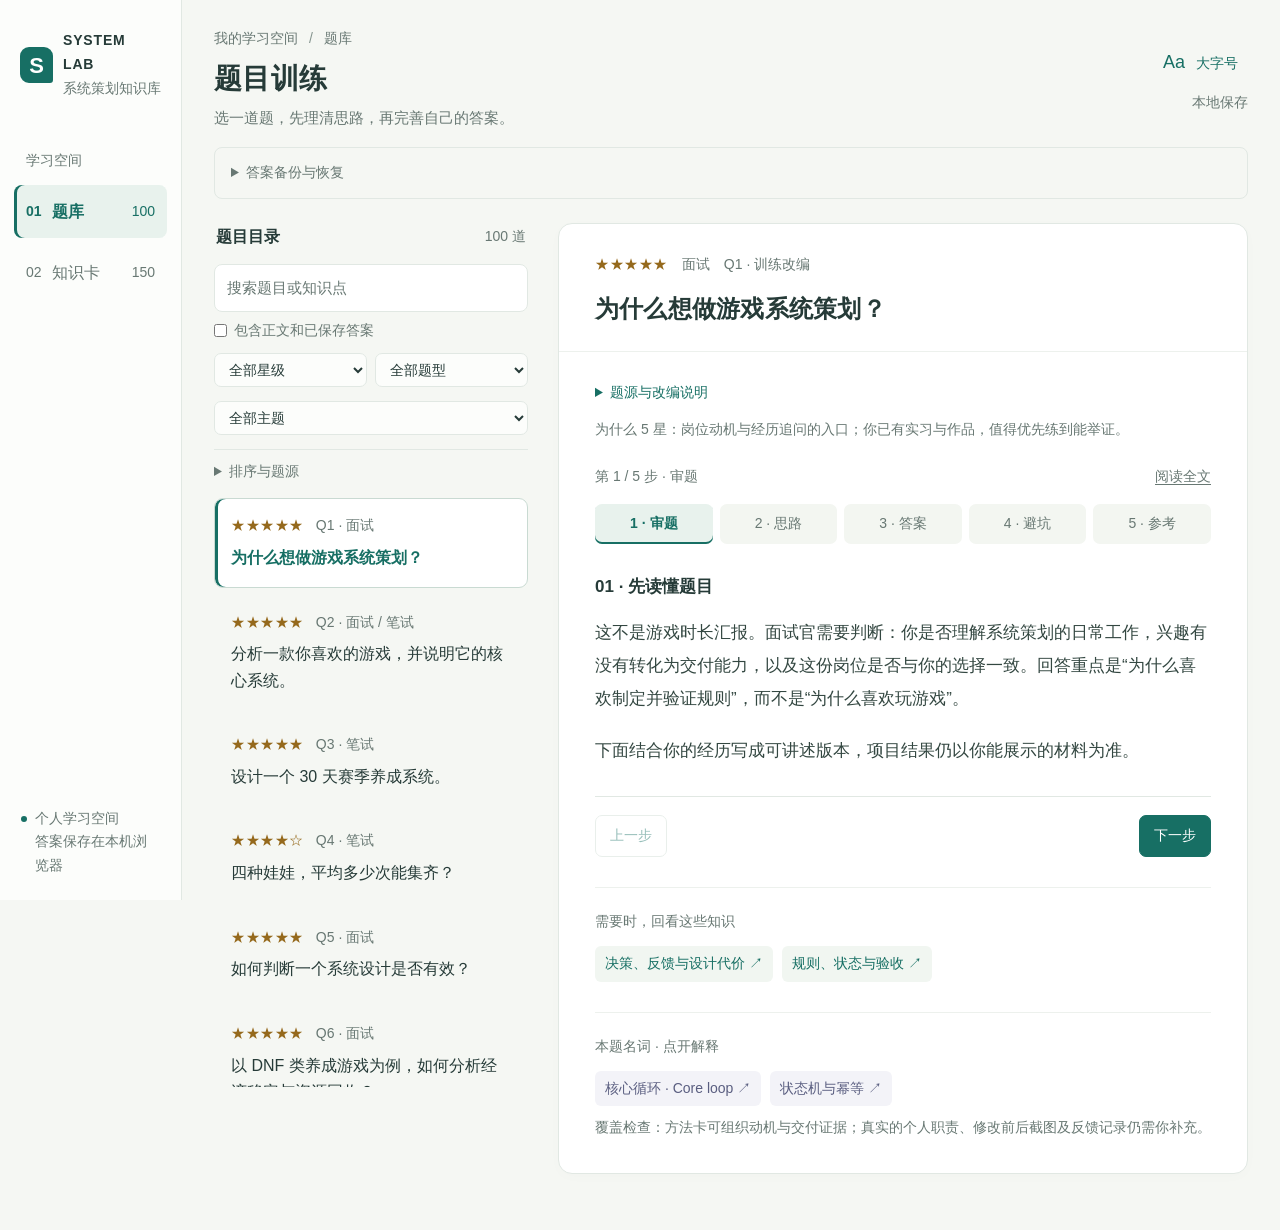
==== knowledge-base.html @ 92fc3828 "发布系统策划知识库" ====
<!doctype html>
<html lang="zh-CN">
<head>
  <meta charset="utf-8">
  <meta name="viewport" content="width=device-width, initial-scale=1">
  <meta name="description" content="面向游戏系统策划笔面试的个人知识库">
  <title>System Lab · 系统策划知识库</title>
  <link rel="stylesheet" href="knowledge-base.css">
  <script src="knowledge-base-data.js" defer></script>
  <script src="knowledge-base-content.js" defer></script>
  <script src="knowledge-base-batch-01.js" defer></script>
  <script src="knowledge-base-batch-02.js" defer></script>
  <script src="knowledge-base-batch-03.js" defer></script>
  <script src="knowledge-base-batch-04.js" defer></script>
  <script src="knowledge-base-batch-05.js" defer></script>
  <script src="knowledge-base-batch-06.js" defer></script>
  <script src="knowledge-base-batch-07.js" defer></script>
  <script src="knowledge-base-batch-08.js" defer></script>
  <script src="knowledge-base-batch-09.js" defer></script>
  <script src="knowledge-base-backup.js" defer></script>
  <script src="knowledge-base.js" defer></script>
</head>
<body>
  <div class="app">
    <aside class="sidebar">
      <div class="brand"><span class="brand-mark" aria-hidden="true">S</span><div><strong>SYSTEM LAB</strong><span>系统策划知识库</span></div></div>
      <div class="nav-caption">学习空间</div>
      <nav class="side-tabs" role="tablist" aria-label="学习页签" aria-orientation="vertical">
        <button id="questionsNav" class="side-tab active" data-tab="questions" role="tab" aria-selected="true" aria-controls="questionsTab" tabindex="0"><span class="nav-icon" aria-hidden="true">01</span><span>题库</span><span class="nav-count" id="questionCount">—</span></button>
        <button id="knowledgeNav" class="side-tab" data-tab="knowledge" role="tab" aria-selected="false" aria-controls="knowledgeTab" tabindex="-1"><span class="nav-icon" aria-hidden="true">02</span><span>知识卡</span><span class="nav-count" id="knowledgeCount">—</span></button>
      </nav>
      <div class="sidebar-foot"><span class="local-dot" aria-hidden="true"></span><span>个人学习空间<br><small>答案保存在本机浏览器</small></span></div>
    </aside>

    <main class="main">
      <header class="page-header">
        <div><p class="breadcrumb">我的学习空间 <span>/</span> <span id="currentSection">题库</span></p><h1 id="pageTitle">题目训练</h1><p id="pageDescription" class="page-description">选一道题，先理清思路，再完善自己的答案。</p></div>
        <div class="header-actions"><button class="text-size" id="textSizeBtn" aria-label="切换大字号阅读" aria-pressed="false">Aa <span>大字号</span></button><span id="saveStatus" class="save-status" role="status" aria-live="polite">本地保存</span></div>
      </header>

      <details class="backup-panel quiet-details" id="backupPanel"><summary>答案备份与恢复</summary><div class="details-body">
        <p>换浏览器或清理数据前导出一份。包含已保存答案、当前草稿、知识缺口与复核记录；文件不会上传。网页源码不包含你在浏览器里改的答案。</p>
        <div class="edit-actions"><button class="secondary" id="exportBackup">导出个人备份</button><button class="text-button" id="exportRecovery">下载上次导入前快照</button></div>
        <label for="importFile">选择备份文件（JSON，最多 2 MB）</label><input id="importFile" type="file" accept=".json,application/json">
        <label for="backupText">或粘贴备份文本</label><textarea id="backupText" rows="4" spellcheck="false" placeholder="导出时也会在这里显示可复制的备份"></textarea>
        <label for="importPolicy">遇到不同的已保存答案</label><select id="importPolicy"><option value="keep">保留本机版本（推荐）</option><option value="replace">采用备份版本（先查看预览）</option></select>
        <button class="secondary" id="previewImport">检查并预览</button><p class="helper" id="importPreview" role="status" aria-live="polite">预览不会修改答案；当前未保存的草稿始终优先保留。</p><button class="primary" id="confirmImport" hidden>确认合并这份备份</button>
      </div></details>

      <section id="questionsTab" class="view" role="tabpanel" aria-labelledby="questionsNav">
        <div class="question-layout">
          <aside class="catalog">
            <div class="catalog-heading"><h2>题目目录</h2><span id="questionResultCount" class="muted">加载中</span></div>
            <label class="sr-only" for="questionSearch">搜索题目或知识点</label><input class="search" id="questionSearch" type="search" placeholder="搜索题目或知识点">
            <label class="search-scope"><input id="questionFullSearch" type="checkbox" aria-describedby="questionSearchHelp">包含正文和已保存答案</label><p class="helper search-help" id="questionSearchHelp" hidden>含审题、思路、原参考答案、已保存改稿、避坑与参考说明；不搜索未保存草稿。</p>
            <div class="filter-row"><label class="sr-only" for="importanceFilter">重要程度</label><select id="importanceFilter"><option value="all">全部星级</option><option value="5">★★★★★</option><option value="4">★★★★☆</option><option value="3">★★★☆☆</option><option value="2">★★☆☆☆</option><option value="1">★☆☆☆☆</option></select><label class="sr-only" for="typeFilter">题目类型</label><select id="typeFilter"><option value="all">全部题型</option><option value="面试">面试</option><option value="笔试">笔试</option></select></div>
            <label class="sr-only" for="topicFilter">主题</label><select id="topicFilter" class="topic-filter"><option value="all">全部主题</option></select>
            <details class="quiet-details catalog-tools"><summary>排序与题源</summary><div class="details-body">
              <label for="questionSort">目录顺序</label><select id="questionSort"><option value="number">题号顺序</option><option value="priority">星级优先</option><option value="newest">新题优先</option></select>
              <label for="sourceFilter">题源平台</label><select id="sourceFilter"><option value="all">全部题源</option></select>
              <p class="helper">只筛题目出处，不含拆解参考。新题按收录题号排序，不指原帖日期；排序不改变当前阅读或改稿，星级不是出题概率。</p>
            </div></details>
            <button class="text-button" id="resetQuestionFilters" hidden>清除题目筛选</button><p class="helper" id="catalogHint" role="status" aria-live="polite" hidden></p>
            <div class="question-list" id="questionList"></div>
            <details class="quiet-details star-guide"><summary>星级怎么理解？</summary><ul><li>5 星：优先掌握，适用面广</li><li>4 星：高价值，建议熟练</li><li>3 星：常规补充</li><li>2 星：特定项目或岗位相关</li><li>1 星：拓展了解</li></ul><p>星级是准备优先级，不是难度或真实出题概率。</p></details>
            <details class="quiet-details new-question"><summary>遇到一道新题？</summary><div class="details-body"><label for="newQuestionInput">先找可以复用的知识</label><textarea id="newQuestionInput" rows="3" placeholder="输入题目，例如：如何设计新手引导？"></textarea><button class="secondary" id="analyzeBtn">匹配知识卡</button><p class="helper">仅做关键词初筛，不代表知识已足够回答。</p><div id="analysisResult" aria-live="polite"></div></div></details>
            <details class="quiet-details"><summary>待扩充 <span id="gapCount">0</span></summary><div class="details-body">
              <p class="helper">补齐知识后先完整试答，再关联一道覆盖题并确认复核；关键词命中不等于已解决。原问题不会删除。</p>
              <ul id="gapList" class="gap-list"></ul>
              <details class="quiet-details"><summary>已复核归档 <span id="gapClosedCount">0</span></summary><ul id="gapClosedList" class="gap-list"></ul></details>
              <section id="gapReviewPanel" class="gap-review" hidden aria-labelledby="gapReviewTitle">
                <h3 id="gapReviewTitle">复核知识覆盖</h3><p id="gapReviewQuestion"></p>
                <label for="gapReviewTarget">选择支撑试答的题目</label><select id="gapReviewTarget"><option value="">请选择</option></select>
                <button id="gapReviewRead" class="text-button">查看所选题与关联知识</button>
                <label class="review-confirm"><input type="checkbox" id="gapReviewConfirm">我已完整试答，所选题及关联知识足以覆盖原问题</label>
                <div class="edit-actions"><button id="gapReviewSave" class="secondary">确认归档</button><button id="gapReviewCancel" class="text-button">取消</button></div>
              </section>
              <p class="helper" id="gapReviewStatus" role="status" aria-live="polite"></p>
            </div></details>
          </aside>

          <article class="reading-surface answer-surface" aria-label="题目和答案">
            <header class="answer-heading"><div class="article-meta" id="questionMeta"></div><h2 id="questionTitle"></h2></header>
            <div class="answer-body">
              <details class="source-details"><summary>题源与改编说明</summary><div id="questionSources" class="source-strip"></div></details>
              <p id="priorityReason" class="helper"></p>
              <div class="reading-toolbar"><p id="readingStatus" class="helper" role="status" aria-live="polite">一步一步读，不必一次看完。</p><button class="text-button" id="fullReading" aria-pressed="false">阅读全文</button></div>
              <nav id="readingSteps" class="reading-steps" aria-label="本题阅读步骤"></nav>
              <section class="guide-section" id="analysisSection"><h3>01 · 先读懂题目</h3><div id="questionAnalysis" class="answer-prose"></div></section>
              <section id="reasoningSection"><div class="section-label">回答思路</div><ol class="answer-outline" id="answerOutline"></ol><details class="study-details" id="reasoningDetails" open><summary>02 · 怎样一步步解题</summary><div id="solutionSteps"></div><div id="questionDiagram"></div></details></section>
              <section class="answer-section" id="answerSection" aria-labelledby="answerLabel">
                <div class="section-toolbar"><h3 id="answerLabel">03 · 参考答案（可编辑）</h3><button class="secondary" id="editAnswer">编辑答案</button></div>
                <p class="helper answer-note" id="answerNote"></p>
                <div class="answer-prose" id="answerPreview"></div>
                <div class="answer-edit" id="answerEdit" hidden>
                  <label class="sr-only" for="answerEditor">编辑标准答案</label><textarea id="answerEditor" spellcheck="false"></textarea>
                  <div class="edit-actions"><button class="primary" id="saveAnswer">保存答案</button><button class="secondary" id="cancelAnswer">取消修改</button><button class="text-button" id="resetAnswer">填入新版参考答案</button></div>
                  <p class="helper" id="draftStatus">切换页签不会丢失草稿；关闭前请保存。</p>
                </div>
              </section>
              <details class="study-details" id="latestAnswerBox" hidden><summary>查看新版参考答案（不覆盖我的编辑）</summary><div id="latestAnswer" class="answer-prose"></div></details>
              <details class="study-details" id="pitfallsSection"><summary>04 · 不能怎么答，为什么</summary><div id="answerPitfalls"></div></details>
              <details class="study-details" id="referencesSection"><summary>05 · 看别人怎么拆游戏</summary><div id="answerReferences"></div></details>
              <div class="reading-pagination" id="readingPagination"><button class="secondary" id="previousStep">上一步</button><button class="primary" id="nextStep">下一步</button></div>
              <div class="answer-links"><h3>需要时，回看这些知识</h3><div class="link-row" id="answerKnowledge"></div></div>
              <div class="answer-links"><h3>本题名词 · 点开解释</h3><div class="link-row" id="answerTerms"></div></div>
              <p class="helper" id="coverageNote"></p>
            </div>
          </article>
        </div>
      </section>

      <section id="knowledgeTab" class="view" role="tabpanel" aria-labelledby="knowledgeNav" hidden>
        <div class="knowledge-layout">
          <aside class="catalog knowledge-catalog">
            <div class="catalog-heading"><h2>知识目录</h2><span class="muted" id="knowledgeResultCount">加载中</span></div>
            <label class="sr-only" for="knowledgeSearch">搜索知识卡</label><input class="search" id="knowledgeSearch" type="search" placeholder="查概念、方法或卡片ID">
            <label class="search-scope"><input id="knowledgeFullSearch" type="checkbox" aria-describedby="knowledgeSearchHelp">包含卡片正文</label><p class="helper search-help" id="knowledgeSearchHelp" hidden>含流程、要点、适用边界及参考说明；搜索命中不代表已经覆盖问题。</p>
            <label class="sr-only" for="knowledgeKind">知识卡类型</label><select id="knowledgeKind" class="kind-filter"><option value="all">全部知识</option><option value="method">方法卡</option><option value="term">名词卡</option></select>
            <label class="sr-only" for="knowledgeFamily">按所属方法查知识卡</label><select id="knowledgeFamily" class="kind-filter"><option value="all">全部方法主题</option></select>
            <button class="text-button" id="resetKnowledgeFilters" hidden>清除知识筛选</button><p class="helper" id="knowledgeCatalogHint" role="status" aria-live="polite" hidden></p>
            <div class="knowledge-list" id="knowledgeList"></div>
            <p class="catalog-note">先看结构，再看解释。<br>每张卡可以服务于多道题。</p>
          </aside>
          <article class="reading-surface knowledge-reader" id="knowledgeReader" aria-label="知识卡阅读区"></article>
        </div>
      </section>
      <noscript><p class="empty-state">请启用 JavaScript，以使用页签和本地答案编辑。</p></noscript>
    </main>
  </div>
</body>
</html>
---- knowledge-base.css ----
/* 阅读优先：左侧导航固定位置，题库和知识卡各有独立布局。 */
:root {
  --ink: #263b38;
  --muted: #687873;
  --line: #e1e8e3;
  --canvas: #f5f7f3;
  --paper: #ffffff;
  --accent: #176f64;
  --tint: #e8f2ed;
  --amber: #95691c;
  --read-size: 17px;
  --body: "PingFang SC", "Microsoft YaHei", "Noto Sans SC", sans-serif;
}
* { box-sizing: border-box; }
[hidden] { display: none !important; }
body { margin: 0; color: var(--ink); background: var(--canvas); font: 15px/1.7 var(--body); }
button, input, textarea, select { font: inherit; color: inherit; }
button { cursor: pointer; }
button, input, textarea, select { -webkit-tap-highlight-color: transparent; }
button { border: 0; }
button:focus-visible, input:focus-visible, textarea:focus-visible, select:focus-visible, summary:focus-visible { outline: 2px solid var(--accent); outline-offset: 3px; }
a { color: var(--accent); }
h1, h2, h3, p { margin: 0; }
.app { display: grid; grid-template-columns: 182px minmax(0, 1fr); min-height: 100vh; }
.sidebar { position: sticky; top: 0; height: 100vh; height: 100dvh; display: flex; flex-direction: column; padding: 29px 14px 22px; background: #fcfdfb; border-right: 1px solid var(--line); }
.brand { display: flex; align-items: center; gap: 10px; padding: 0 6px; }
.brand-mark { display: grid; place-items: center; width: 33px; height: 36px; flex: none; color: white; background: var(--accent); border-radius: 9px 9px 3px 9px; font-size: 22px; font-weight: 800; }
.brand strong { display: block; font-size: 14px; letter-spacing: .06em; }
.brand div > span { display: block; font-size: 14px; color: var(--muted); white-space: nowrap; }
.nav-caption { color: var(--muted); font-size: 14px; margin: 49px 12px 12px; }
.side-tabs { display: flex; flex-direction: column; gap: 8px; }
.side-tab { display: flex; align-items: center; gap: 10px; padding: 13px 12px; border-radius: 8px; background: transparent; color: var(--muted); text-align: left; font-size: 16px; }
.side-tab:hover { background: #f0f3ee; }
.side-tab.active { background: var(--tint); color: var(--accent); font-weight: 700; box-shadow: inset 3px 0 var(--accent); }
.nav-icon { font-size: 14px; font-variant-numeric: tabular-nums; }
.nav-count { margin-left: auto; font-size: 14px; font-weight: 400; }
.sidebar-foot { margin-top: auto; display: flex; align-items: start; gap: 8px; padding: 0 7px; color: var(--muted); font-size: 14px; }
.sidebar-foot small { font-size: 14px; }
.local-dot { flex: none; width: 6px; height: 6px; margin-top: 9px; background: var(--accent); border-radius: 50%; }
.main { min-width: 0; width: 100%; max-width: 1600px; margin: 0 auto; padding: 27px 32px 56px; }
.page-header { display: flex; justify-content: space-between; align-items: center; gap: 20px; margin-bottom: 27px; }
.breadcrumb { font-size: 14px; color: var(--muted); margin-bottom: 9px; }
.breadcrumb > span:first-child { margin: 0 7px; color: #85948e; }
h1 { font-size: 28px; line-height: 1.35; font-weight: 750; letter-spacing: .015em; }
.page-description { color: var(--muted); margin-top: 7px; }
.header-actions { display: flex; flex-direction: column; align-items: end; gap: 8px; flex: none; }
.text-size { padding: 5px 10px; background: transparent; color: var(--accent); font-size: 18px; border-radius: 6px; }
.text-size span { margin-left: 6px; font-size: 14px; }
.text-size[aria-pressed="true"] { background: var(--tint); }
.save-status { font-size: 14px; color: var(--muted); }
.save-status.error { color: #aa453e; }
.question-layout { display: grid; grid-template-columns: 320px minmax(0, 1fr); gap: 24px; align-items: start; }
.knowledge-layout { display: grid; grid-template-columns: 238px minmax(0, 1fr); gap: 30px; align-items: start; }
.catalog { min-width: 0; }
.catalog-heading { display: flex; align-items: center; justify-content: space-between; gap: 10px; margin: 0 2px 14px; }
.catalog-heading h2 { font-size: 16px; font-weight: 600; }
.muted { font-size: 14px; color: var(--muted); }
.search { width: 100%; min-width: 0; background: var(--paper); border: 1px solid var(--line); border-radius: 8px; padding: 10px 12px; }
.search::placeholder, textarea::placeholder { color: var(--muted); }
.filter-row { display: grid; grid-template-columns: 1fr 1fr; gap: 8px; margin: 10px 0 18px; }
select { width: 100%; min-width: 0; border: 1px solid var(--line); border-radius: 7px; padding: 7px 10px; background: #fcfdfb; font-size: 14px; }
.question-list, .knowledge-list { display: grid; gap: 7px; }
.question-item { display: block; width: 100%; padding: 15px 16px; text-align: left; border: 1px solid transparent; border-radius: 9px; background: transparent; }
.question-item:hover { background: #edf2eb; }
.question-item.selected { background: white; border-color: #c9dad2; box-shadow: inset 3px 0 var(--accent); }
.item-meta { display: flex; align-items: center; flex-wrap: wrap; gap: 4px 12px; color: var(--muted); font-size: 14px; margin-bottom: 7px; }
.stars { color: var(--amber); font-size: 14px; letter-spacing: .04em; white-space: nowrap; }
.item-title { display: block; font-size: 16px; line-height: 1.65; font-weight: 500; }
.question-item.selected .item-title { color: var(--accent); font-weight: 650; }
.quiet-details { font-size: 14px; border-top: 1px solid var(--line); margin-top: 17px; padding-top: 13px; }
.quiet-details summary { color: var(--muted); cursor: pointer; padding: 3px 0; }
.quiet-details[open] > summary { color: var(--accent); margin-bottom: 10px; }
.quiet-details ul { padding-left: 21px; margin: 12px 0; }
.quiet-details p { color: var(--muted); }
.catalog-tools { margin: 0 0 12px; padding-top: 7px; }
.details-body label { display: block; margin: 8px 0; }
.details-body textarea { width: 100%; border: 1px solid var(--line); border-radius: 7px; padding: 10px; background: white; resize: vertical; }
.details-body > button { margin-top: 9px; }
.helper { font-size: 14px; color: var(--muted); margin-top: 10px; line-height: 1.7; }
.analysis { padding: 12px; background: var(--tint); border-radius: 8px; margin-top: 13px; }
.analysis strong { display: block; font-size: 14px; margin-bottom: 5px; }
.analysis .link-row { gap: 5px; margin: 10px 0; }
.gap-list li { overflow-wrap: anywhere; margin-bottom: 10px; }
.reading-surface { min-width: 0; border: 1px solid var(--line); border-radius: 14px; background: var(--paper); box-shadow: 0 3px 14px #1e3a2c04; }
.answer-heading { padding: 29px 36px 23px; border-bottom: 1px solid #edf1ed; }
.article-meta { display: flex; gap: 14px; align-items: center; flex-wrap: wrap; font-size: 14px; color: var(--muted); margin-bottom: 13px; }
.answer-heading h2 { font-size: 24px; line-height: 1.6; letter-spacing: .01em; font-weight: 650; text-wrap: pretty; }
.answer-body { padding: 26px 36px 33px; }
.section-label { font-size: 14px; font-weight: 600; color: var(--muted); margin-bottom: 12px; }
.answer-outline { display: flex; gap: 10px 18px; flex-wrap: wrap; list-style: none; padding: 0; margin: 0 0 29px; counter-reset: answer; }
.answer-outline li { display: inline-flex; align-items: center; gap: 8px; color: var(--accent); font-size: 14px; }
.answer-outline li::before { counter-increment: answer; content: counter(answer); display: grid; place-items: center; width: 23px; height: 23px; border-radius: 50%; background: var(--tint); font-size: 14px; }
.section-toolbar { display: flex; align-items: center; justify-content: space-between; gap: 15px; margin-bottom: 19px; }
.section-toolbar h3 { font-size: 17px; font-weight: 650; }
.primary, .secondary { padding: 8px 14px; border-radius: 7px; font-size: 14px; }
.primary { background: var(--accent); color: white; border: 1px solid var(--accent); }
.secondary { background: white; border: 1px solid #cedbd3; color: var(--accent); }
.primary:hover { background: #0e5b51; }
.secondary:hover { background: var(--tint); }
.text-button { color: var(--muted); background: transparent; text-decoration: underline; text-underline-offset: 3px; font-size: 14px; padding: 8px 0; }
.answer-prose { max-width: 42em; color: #334741; font-size: var(--read-size); line-height: 1.95; overflow-wrap: anywhere; }
.answer-prose p + p { margin-top: 1.1em; }
.answer-edit textarea { display: block; width: 100%; min-height: 400px; resize: vertical; padding: 18px 20px; border: 1px solid #bed3c7; border-radius: 8px; background: #fcfefb; font-size: var(--read-size); line-height: 1.95; }
.edit-actions { display: flex; gap: 9px; flex-wrap: wrap; margin-top: 14px; }
.edit-actions .text-button { margin-left: auto; }
.answer-links { margin-top: 30px; padding-top: 22px; border-top: 1px solid #edf1ed; }
.answer-links h3 { color: var(--muted); font-size: 14px; font-weight: 400; margin-bottom: 12px; }
.link-row { display: flex; flex-wrap: wrap; gap: 9px; }
.knowledge-link { font-size: 14px; color: var(--accent); background: #f1f6f1; padding: 6px 10px; border-radius: 6px; text-align: left; }
.knowledge-link:hover { background: #e1ede4; }
.knowledge-list { margin-top: 15px; }
.knowledge-item { display: grid; grid-template-columns: 22px minmax(0,1fr); gap: 10px; align-items: start; padding: 14px 12px; border-radius: 8px; background: transparent; text-align: left; }
.knowledge-item:hover { background: #edf2eb; }
.knowledge-item.selected { background: var(--tint); color: var(--accent); }
.knowledge-number { font-size: 14px; color: var(--muted); padding-top: 2px; }
.knowledge-item strong { font-size: 16px; font-weight: 500; }
.knowledge-item.selected strong { font-weight: 650; }
.knowledge-item small { display: block; margin-top: 4px; font-size: 14px; color: var(--muted); }
.catalog-note { margin: 25px 12px; color: var(--muted); font-size: 14px; line-height: 1.85; }
.knowledge-reader { padding: 34px clamp(24px, 3.5vw, 54px) 36px; }
.knowledge-reader > * { max-width: 780px; margin-left: auto; margin-right: auto; }
.knowledge-reader h2 { font-size: 28px; line-height: 1.5; font-weight: 650; margin-bottom: 14px; }
.knowledge-gist { font-size: var(--read-size); line-height: 1.95; color: #43564d; }
.knowledge-reader section { margin-top: 32px; }
.knowledge-reader h3 { font-size: 17px; font-weight: 650; margin-bottom: 17px; }
.flow-steps { display: grid; grid-template-columns: repeat(var(--steps), minmax(0, 1fr)); list-style: none; padding: 0; margin: 0; gap: 22px; }
.flow-steps li { position: relative; padding: 17px 9px; background: #f0f6f0; border-radius: 8px; text-align: center; }
.flow-steps li:last-child { background: #e4efdf; }
.flow-steps li:not(:last-child)::after { content: "→"; position: absolute; right: -20px; top: 50%; transform: translateY(-50%); color: #788b7e; font-size: 16px; }
.flow-steps strong { display: block; color: var(--accent); font-size: 16px; font-weight: 600; white-space: nowrap; }
.flow-steps span { display: block; font-size: 14px; color: var(--muted); margin-top: 6px; }
.checkpoints { list-style: none; padding: 0; margin: 0; }
.checkpoints li { display: grid; grid-template-columns: 28px minmax(0,1fr); gap: 13px; padding: 15px 0; border-bottom: 1px solid #edf1ed; }
.checkpoint-number { color: var(--accent); font-size: 14px; padding-top: 3px; }
.checkpoints h4 { margin: 0 0 5px; font-size: var(--read-size); font-weight: 600; }
.checkpoints p { color: #52655c; font-size: var(--read-size); line-height: 1.95; }
.boundary { border-left: 3px solid #a5b895; padding: 13px 18px; background: #f8faf4; border-radius: 0 6px 6px 0; }
.boundary strong { display: block; color: #516742; font-size: 14px; margin-bottom: 4px; }
.boundary p { font-size: var(--read-size); line-height: 1.9; color: #52604d; }
.knowledge-reader .quiet-details { margin-top: 24px; padding-top: 15px; }
.knowledge-reader .quiet-details .answer-prose { margin-top: 14px; }
.related-question { display: flex; gap: 16px; width: 100%; padding: 10px 0; align-items: start; text-align: left; background: transparent; color: var(--accent); font-size: 15px; border-bottom: 1px solid #eef3ec; }
.related-question > span:last-child { margin-left: auto; }
.related-question:hover { text-decoration: underline; text-underline-offset: 4px; }
.empty-state { padding: 24px 12px; color: var(--muted); font-size: 15px; }
.sr-only { position: absolute; width: 1px; height: 1px; padding: 0; margin: -1px; overflow: hidden; clip: rect(0,0,0,0); white-space: nowrap; border: 0; }
.source-strip { padding: 15px 18px; border: 1px solid var(--line); border-radius: 8px; background: #fafcf9; font-size: 14px; }
.source-strip > div + div { border-top: 1px solid var(--line); padding-top: 12px; margin-top: 12px; }
.source-strip a, .reference-item a { text-decoration-thickness: 1px; text-underline-offset: 4px; overflow-wrap: anywhere; }
.source-tag { display: inline-block; padding: 1px 7px; margin-right: 8px; border-radius: 4px; color: var(--accent); background: var(--tint); }
.source-meta { color: var(--muted); font-size: 14px; margin-top: 7px; }
.source-explanation { margin-top: 7px; color: #52655c; }
.guide-section { margin: 29px 0; }
.guide-section h3 { font-size: 17px; margin-bottom: 14px; }
.study-details { margin: 24px 0; padding: 17px 0; border-top: 1px solid var(--line); border-bottom: 1px solid var(--line); }
.study-details > summary { cursor: pointer; color: var(--accent); font-size: 17px; font-weight: 600; }
.study-details[open] > summary { margin-bottom: 18px; }
.answer-section { margin-top: 30px; }
.answer-note { margin: -9px 0 20px; }
.reasoning-steps { list-style: none; padding: 0; margin: 0; counter-reset: reasoning; }
.reasoning-steps li { position: relative; margin: 0 0 20px; padding-left: 39px; }
.reasoning-steps li::before { counter-increment: reasoning; content: counter(reasoning, decimal-leading-zero); position: absolute; left: 0; top: 2px; color: var(--accent); font-size: 14px; }
.reasoning-steps h4, .pitfall h4, .reference-item h4 { font-size: var(--read-size); margin: 0 0 7px; font-weight: 600; }
.reasoning-steps p, .pitfall p, .reference-item > p:not(.source-meta) { font-size: var(--read-size); line-height: 1.9; color: #52655c; }
.pitfall { border-left: 3px solid #c8a897; padding: 14px 17px; background: #fcf9f4; margin-top: 15px; border-radius: 0 7px 7px 0; }
.pitfall h4 { font-size: 14px; color: #8a5a41; }
.pitfall .bad-answer { margin-bottom: 10px; color: #745b50; }
.reference-item { padding: 16px 0; }
.reference-item + .reference-item { border-top: 1px solid var(--line); }
.reference-item p + p { margin-top: 10px; }
.reference-boundary { border-left: 2px solid #cad4c3; padding-left: 12px; }
.term-link { background: #f3f3f8; color: #5a5e80; }
.table-scroll { overflow-x: auto; margin-top: 20px; }
.table-scroll table { width: 100%; border-collapse: collapse; font-size: 15px; text-align: left; }
.table-scroll th { color: var(--accent); background: var(--tint); font-weight: 600; }
.table-scroll th, .table-scroll td { padding: 11px 13px; border-bottom: 1px solid var(--line); min-width: 90px; }
.kind-filter { margin-top: 10px; }
.search-scope { display: flex; align-items: center; gap: 7px; font-size: 14px; line-height: 1.5; color: var(--muted); margin: 8px 0 12px; cursor: pointer; }
.search-scope input { flex: 0 0 auto; width: auto; margin: 0; }
.search-help { margin: -5px 0 12px; }
.knowledge-family-links { margin-top: 14px; }
.gap-list { padding-left: 18px; }
.gap-list li { padding: 8px 0; overflow-wrap: anywhere; }
.gap-list li p { margin: 4px 0 8px; }
.gap-review { border-top: 1px solid #e2e6e2; margin-top: 16px; padding-top: 12px; }
.gap-review h3 { font-size: 16px; }
.gap-review select { width: 100%; min-width: 0; margin: 8px 0; }
.review-confirm { display: flex; align-items: flex-start; gap: 8px; font-size: 14px; line-height: 1.65; margin: 10px 0; }
.review-confirm input { flex: 0 0 auto; width: auto; margin-top: 5px; }
.topic-filter { margin: -7px 0 14px; }
.backup-panel { margin: -10px 0 24px; padding: 10px 16px; border: 1px solid var(--line); border-radius: 8px; }
.backup-panel .details-body { max-width: 780px; }
.backup-panel textarea { font: 13px/1.6 monospace; }
.backup-panel input[type="file"] { max-width: 100%; }
.backup-panel button[disabled] { opacity: .6; cursor: default; }
.source-details { font-size: 14px; color: var(--muted); }
.source-details summary { cursor: pointer; color: var(--accent); padding: 3px 0; }
.source-details[open] summary { margin-bottom: 12px; }
.reading-toolbar { display: flex; align-items: center; justify-content: space-between; gap: 10px; margin-top: 15px; }
.reading-toolbar .helper { margin: 0; }
.reading-steps { display: flex; flex-wrap: wrap; gap: 7px; margin: 8px 0 24px; }
.reading-step { flex: 1; min-width: 62px; padding: 8px 9px; border-radius: 7px; background: #f3f6f1; color: var(--muted); font-size: 14px; white-space: nowrap; }
.reading-step[aria-current="step"] { color: var(--accent); background: var(--tint); box-shadow: inset 0 -2px var(--accent); font-weight: 600; }
.reading-pagination { display: flex; justify-content: space-between; gap: 12px; margin-top: 26px; padding-top: 18px; border-top: 1px solid var(--line); }
.reading-pagination button[disabled] { opacity: .45; cursor: default; }
.answer-body > * { max-width: 780px; margin-left: auto; margin-right: auto; }
@media (min-width: 941px) { .catalog { position: sticky; top: 18px; max-height: calc(100vh - 36px); max-height: calc(100dvh - 36px); overflow-y: auto; scrollbar-width: thin; padding-right: 6px; } }
@media (min-width: 1450px) { .main { padding-left: 42px; padding-right: 42px; } .question-layout { grid-template-columns: 348px minmax(0,1fr); gap: 32px; } }
@media (max-width: 1150px) { .app { grid-template-columns: 155px minmax(0,1fr); } .sidebar { padding-left: 10px; padding-right: 10px; } .brand { flex-wrap: wrap; } .brand div > span { white-space: normal; } .main { padding: 24px 22px 40px; } .question-layout { grid-template-columns: 262px minmax(0,1fr); gap: 18px; } .knowledge-layout { grid-template-columns: 200px minmax(0,1fr); gap: 20px; } .answer-heading { padding: 24px; } .answer-body { padding: 23px 24px; } .flow-steps { gap: 16px; } .flow-steps li:not(:last-child)::after { right: -15px; } }
@media (max-width: 940px) { .question-layout, .knowledge-layout { grid-template-columns: minmax(0,1fr); } .question-list { max-height: 265px; overflow-y: auto; } .knowledge-list { max-height: 215px; overflow-y: auto; } .catalog-note { display: none; } .question-layout > .catalog, .knowledge-layout > .catalog { margin-bottom: 10px; } }
@media (max-width: 680px) { .app { grid-template-columns: 73px minmax(0,1fr); } .sidebar { padding: 22px 7px 15px; } .brand { padding: 0; justify-content: center; } .brand div, .nav-caption, .nav-count, .sidebar-foot { display: none; } .side-tabs { margin-top: 34px; gap: 12px; } .side-tab { flex-direction: column; gap: 4px; padding: 10px 2px; font-size: 15px; } .nav-icon { font-size: 14px; } .main { padding: 22px 14px 36px; } .page-header { align-items: start; gap: 10px; flex-wrap: wrap; margin-bottom: 22px; } .header-actions { flex-direction: row; align-items: center; flex-wrap: wrap; width: 100%; gap: 10px; } .text-size { padding-left: 0; } .page-header h1 { font-size: 25px; } .page-description { font-size: 14px; } .breadcrumb { display: none; } .answer-heading { padding: 21px 18px 18px; } .answer-heading h2 { font-size: 21px; } .answer-body { padding: 20px 18px; } .knowledge-reader { padding: 23px 18px; } .knowledge-reader h2 { font-size: 24px; } .flow-steps { grid-template-columns: 1fr; gap: 22px; } .flow-steps li { text-align: left; padding: 10px 14px; } .flow-steps strong { display: inline; } .flow-steps span { display: inline; margin-left: 12px; } .flow-steps li:not(:last-child)::after { content: "↓"; right: auto; left: 23px; top: auto; bottom: -23px; transform: none; } .edit-actions .text-button { margin-left: 0; } .answer-edit textarea { padding: 12px; min-height: 380px; } }
@media (prefers-reduced-motion: reduce) { *, *::before, *::after { scroll-behavior: auto !important; } }
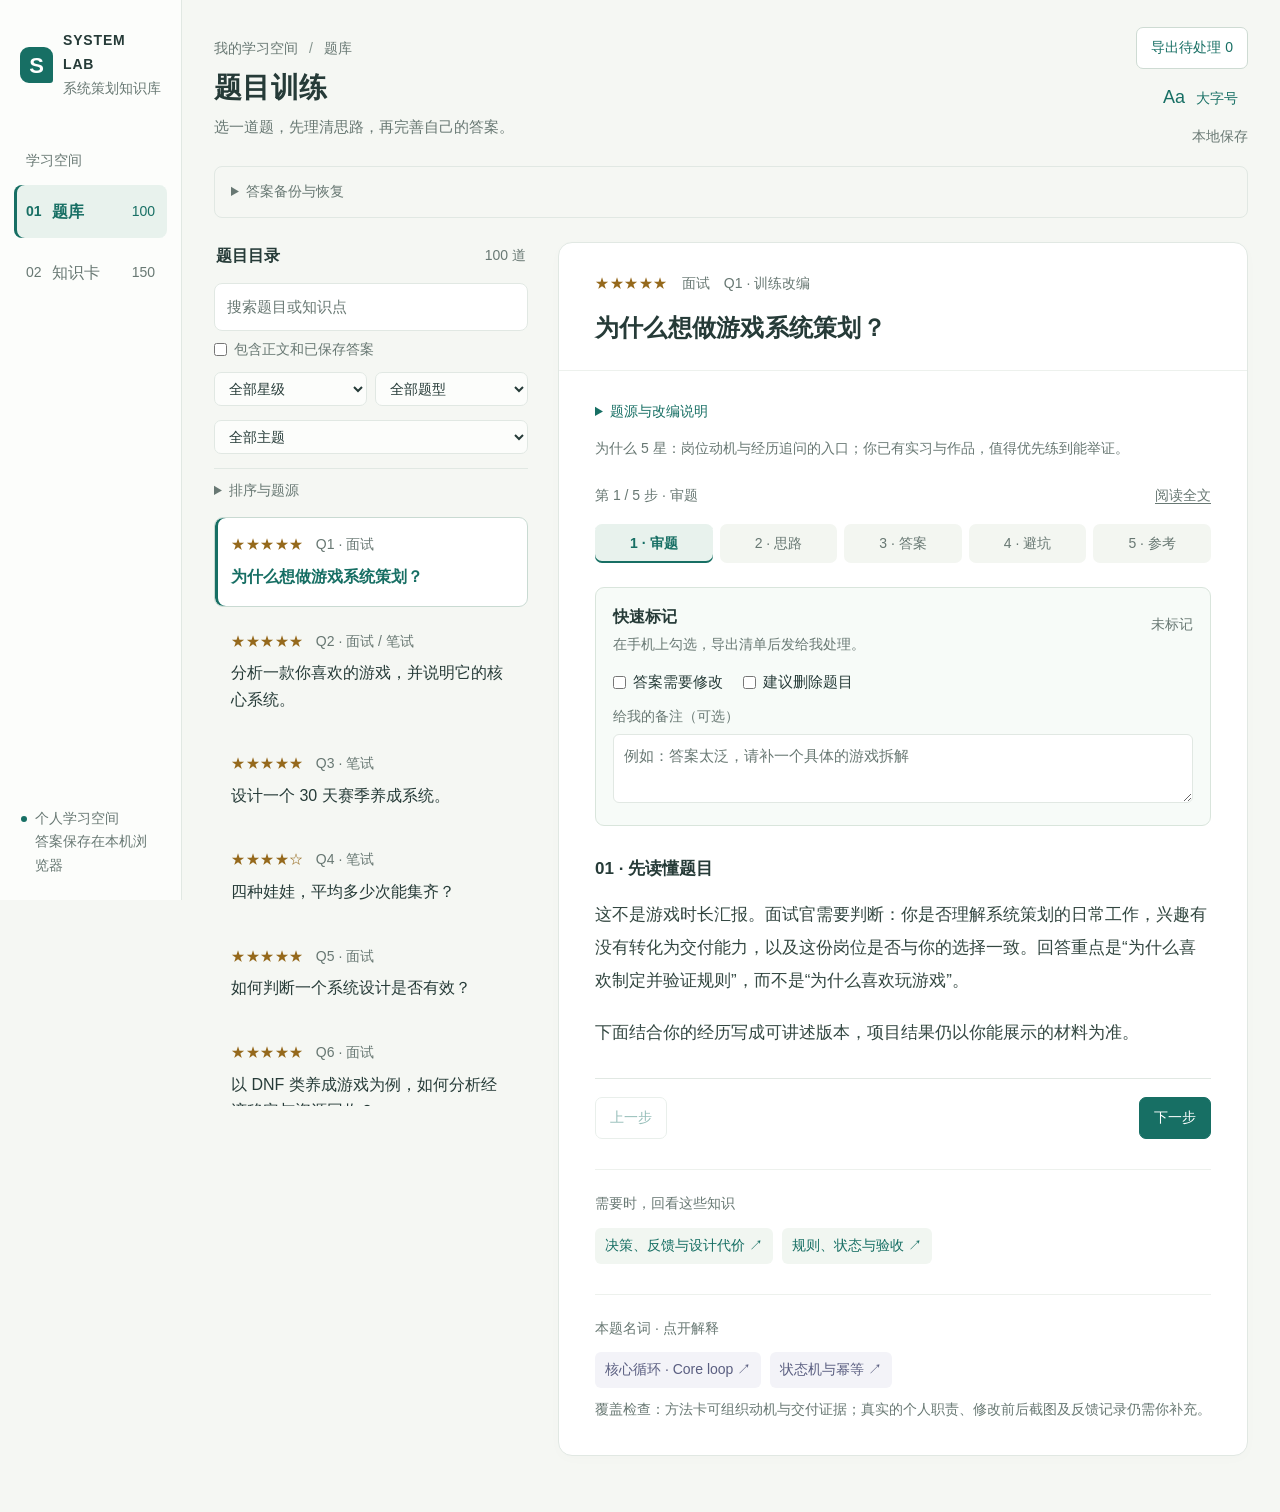
==== commit a250c418: "增加题目待处理清单导出" ====
--- a/knowledge-base.html
+++ b/knowledge-base.html
@@ -35,7 +35,7 @@
     <main class="main">
       <header class="page-header">
         <div><p class="breadcrumb">我的学习空间 <span>/</span> <span id="currentSection">题库</span></p><h1 id="pageTitle">题目训练</h1><p id="pageDescription" class="page-description">选一道题，先理清思路，再完善自己的答案。</p></div>
-        <div class="header-actions"><button class="text-size" id="textSizeBtn" aria-label="切换大字号阅读" aria-pressed="false">Aa <span>大字号</span></button><span id="saveStatus" class="save-status" role="status" aria-live="polite">本地保存</span></div>
+        <div class="header-actions"><button class="secondary review-export-button" id="exportReview">导出待处理 <span id="reviewCount">0</span></button><button class="text-size" id="textSizeBtn" aria-label="切换大字号阅读" aria-pressed="false">Aa <span>大字号</span></button><span id="saveStatus" class="save-status" role="status" aria-live="polite">本地保存</span></div>
       </header>
 
       <details class="backup-panel quiet-details" id="backupPanel"><summary>答案备份与恢复</summary><div class="details-body">
@@ -86,6 +86,7 @@
               <p id="priorityReason" class="helper"></p>
               <div class="reading-toolbar"><p id="readingStatus" class="helper" role="status" aria-live="polite">一步一步读，不必一次看完。</p><button class="text-button" id="fullReading" aria-pressed="false">阅读全文</button></div>
               <nav id="readingSteps" class="reading-steps" aria-label="本题阅读步骤"></nav>
+              <section class="review-panel" aria-labelledby="reviewPanelTitle"><div class="review-panel-heading"><div><h3 id="reviewPanelTitle">快速标记</h3><p>在手机上勾选，导出清单后发给我处理。</p></div><span class="helper" id="reviewStatus" role="status" aria-live="polite">未标记</span></div><div class="review-options"><label><input type="checkbox" id="reviewChange">答案需要修改</label><label><input type="checkbox" id="reviewDelete">建议删除题目</label></div><label class="review-note" for="reviewNote">给我的备注（可选）</label><textarea id="reviewNote" rows="2" placeholder="例如：答案太泛，请补一个具体的游戏拆解"></textarea></section>
               <section class="guide-section" id="analysisSection"><h3>01 · 先读懂题目</h3><div id="questionAnalysis" class="answer-prose"></div></section>
               <section id="reasoningSection"><div class="section-label">回答思路</div><ol class="answer-outline" id="answerOutline"></ol><details class="study-details" id="reasoningDetails" open><summary>02 · 怎样一步步解题</summary><div id="solutionSteps"></div><div id="questionDiagram"></div></details></section>
               <section class="answer-section" id="answerSection" aria-labelledby="answerLabel">
--- a/knowledge-base.css
+++ b/knowledge-base.css
@@ -44,6 +44,7 @@
 h1 { font-size: 28px; line-height: 1.35; font-weight: 750; letter-spacing: .015em; }
 .page-description { color: var(--muted); margin-top: 7px; }
 .header-actions { display: flex; flex-direction: column; align-items: end; gap: 8px; flex: none; }
+.review-export-button { white-space: nowrap; }
 .text-size { padding: 5px 10px; background: transparent; color: var(--accent); font-size: 18px; border-radius: 6px; }
 .text-size span { margin-left: 6px; font-size: 14px; }
 .text-size[aria-pressed="true"] { background: var(--tint); }
@@ -187,6 +188,15 @@
 .gap-review select { width: 100%; min-width: 0; margin: 8px 0; }
 .review-confirm { display: flex; align-items: flex-start; gap: 8px; font-size: 14px; line-height: 1.65; margin: 10px 0; }
 .review-confirm input { flex: 0 0 auto; width: auto; margin-top: 5px; }
+.review-panel { margin: 0 auto 24px; max-width: 780px; padding: 15px 17px; border: 1px solid #d9e5dc; border-radius: 9px; background: #f7fbf8; }
+.review-panel-heading { display: flex; justify-content: space-between; align-items: flex-start; gap: 16px; }
+.review-panel-heading h3 { font-size: 16px; font-weight: 650; }
+.review-panel-heading p { margin-top: 2px; color: var(--muted); font-size: 14px; }
+.review-options { display: flex; flex-wrap: wrap; gap: 9px 20px; margin: 13px 0 10px; }
+.review-options label { display: flex; align-items: center; gap: 7px; font-size: 15px; cursor: pointer; }
+.review-options input { width: auto; margin: 0; accent-color: var(--accent); }
+.review-note { display: block; margin-bottom: 5px; color: var(--muted); font-size: 14px; }
+.review-panel textarea { width: 100%; min-height: 58px; padding: 8px 10px; border: 1px solid var(--line); border-radius: 6px; background: white; resize: vertical; }
 .topic-filter { margin: -7px 0 14px; }
 .backup-panel { margin: -10px 0 24px; padding: 10px 16px; border: 1px solid var(--line); border-radius: 8px; }
 .backup-panel .details-body { max-width: 780px; }
@@ -208,5 +218,5 @@
 @media (min-width: 1450px) { .main { padding-left: 42px; padding-right: 42px; } .question-layout { grid-template-columns: 348px minmax(0,1fr); gap: 32px; } }
 @media (max-width: 1150px) { .app { grid-template-columns: 155px minmax(0,1fr); } .sidebar { padding-left: 10px; padding-right: 10px; } .brand { flex-wrap: wrap; } .brand div > span { white-space: normal; } .main { padding: 24px 22px 40px; } .question-layout { grid-template-columns: 262px minmax(0,1fr); gap: 18px; } .knowledge-layout { grid-template-columns: 200px minmax(0,1fr); gap: 20px; } .answer-heading { padding: 24px; } .answer-body { padding: 23px 24px; } .flow-steps { gap: 16px; } .flow-steps li:not(:last-child)::after { right: -15px; } }
 @media (max-width: 940px) { .question-layout, .knowledge-layout { grid-template-columns: minmax(0,1fr); } .question-list { max-height: 265px; overflow-y: auto; } .knowledge-list { max-height: 215px; overflow-y: auto; } .catalog-note { display: none; } .question-layout > .catalog, .knowledge-layout > .catalog { margin-bottom: 10px; } }
-@media (max-width: 680px) { .app { grid-template-columns: 73px minmax(0,1fr); } .sidebar { padding: 22px 7px 15px; } .brand { padding: 0; justify-content: center; } .brand div, .nav-caption, .nav-count, .sidebar-foot { display: none; } .side-tabs { margin-top: 34px; gap: 12px; } .side-tab { flex-direction: column; gap: 4px; padding: 10px 2px; font-size: 15px; } .nav-icon { font-size: 14px; } .main { padding: 22px 14px 36px; } .page-header { align-items: start; gap: 10px; flex-wrap: wrap; margin-bottom: 22px; } .header-actions { flex-direction: row; align-items: center; flex-wrap: wrap; width: 100%; gap: 10px; } .text-size { padding-left: 0; } .page-header h1 { font-size: 25px; } .page-description { font-size: 14px; } .breadcrumb { display: none; } .answer-heading { padding: 21px 18px 18px; } .answer-heading h2 { font-size: 21px; } .answer-body { padding: 20px 18px; } .knowledge-reader { padding: 23px 18px; } .knowledge-reader h2 { font-size: 24px; } .flow-steps { grid-template-columns: 1fr; gap: 22px; } .flow-steps li { text-align: left; padding: 10px 14px; } .flow-steps strong { display: inline; } .flow-steps span { display: inline; margin-left: 12px; } .flow-steps li:not(:last-child)::after { content: "↓"; right: auto; left: 23px; top: auto; bottom: -23px; transform: none; } .edit-actions .text-button { margin-left: 0; } .answer-edit textarea { padding: 12px; min-height: 380px; } }
+@media (max-width: 680px) { .app { grid-template-columns: 73px minmax(0,1fr); } .sidebar { padding: 22px 7px 15px; } .brand { padding: 0; justify-content: center; } .brand div, .nav-caption, .nav-count, .sidebar-foot { display: none; } .side-tabs { margin-top: 34px; gap: 12px; } .side-tab { flex-direction: column; gap: 4px; padding: 10px 2px; font-size: 15px; } .nav-icon { font-size: 14px; } .main { padding: 22px 14px 36px; } .page-header { align-items: start; gap: 10px; flex-wrap: wrap; margin-bottom: 22px; } .header-actions { flex-direction: row; align-items: center; flex-wrap: wrap; width: 100%; gap: 10px; } .review-export-button { order: 1; } .text-size { padding-left: 0; } .page-header h1 { font-size: 25px; } .page-description { font-size: 14px; } .breadcrumb { display: none; } .answer-heading { padding: 21px 18px 18px; } .answer-heading h2 { font-size: 21px; } .answer-body { padding: 20px 18px; } .knowledge-reader { padding: 23px 18px; } .knowledge-reader h2 { font-size: 24px; } .review-panel { padding: 14px; } .review-panel-heading { display: block; } .review-panel-heading .helper { display: block; margin-top: 5px; } .flow-steps { grid-template-columns: 1fr; gap: 22px; } .flow-steps li { text-align: left; padding: 10px 14px; } .flow-steps strong { display: inline; } .flow-steps span { display: inline; margin-left: 12px; } .flow-steps li:not(:last-child)::after { content: "↓"; right: auto; left: 23px; top: auto; bottom: -23px; transform: none; } .edit-actions .text-button { margin-left: 0; } .answer-edit textarea { padding: 12px; min-height: 380px; } }
 @media (prefers-reduced-motion: reduce) { *, *::before, *::after { scroll-behavior: auto !important; } }
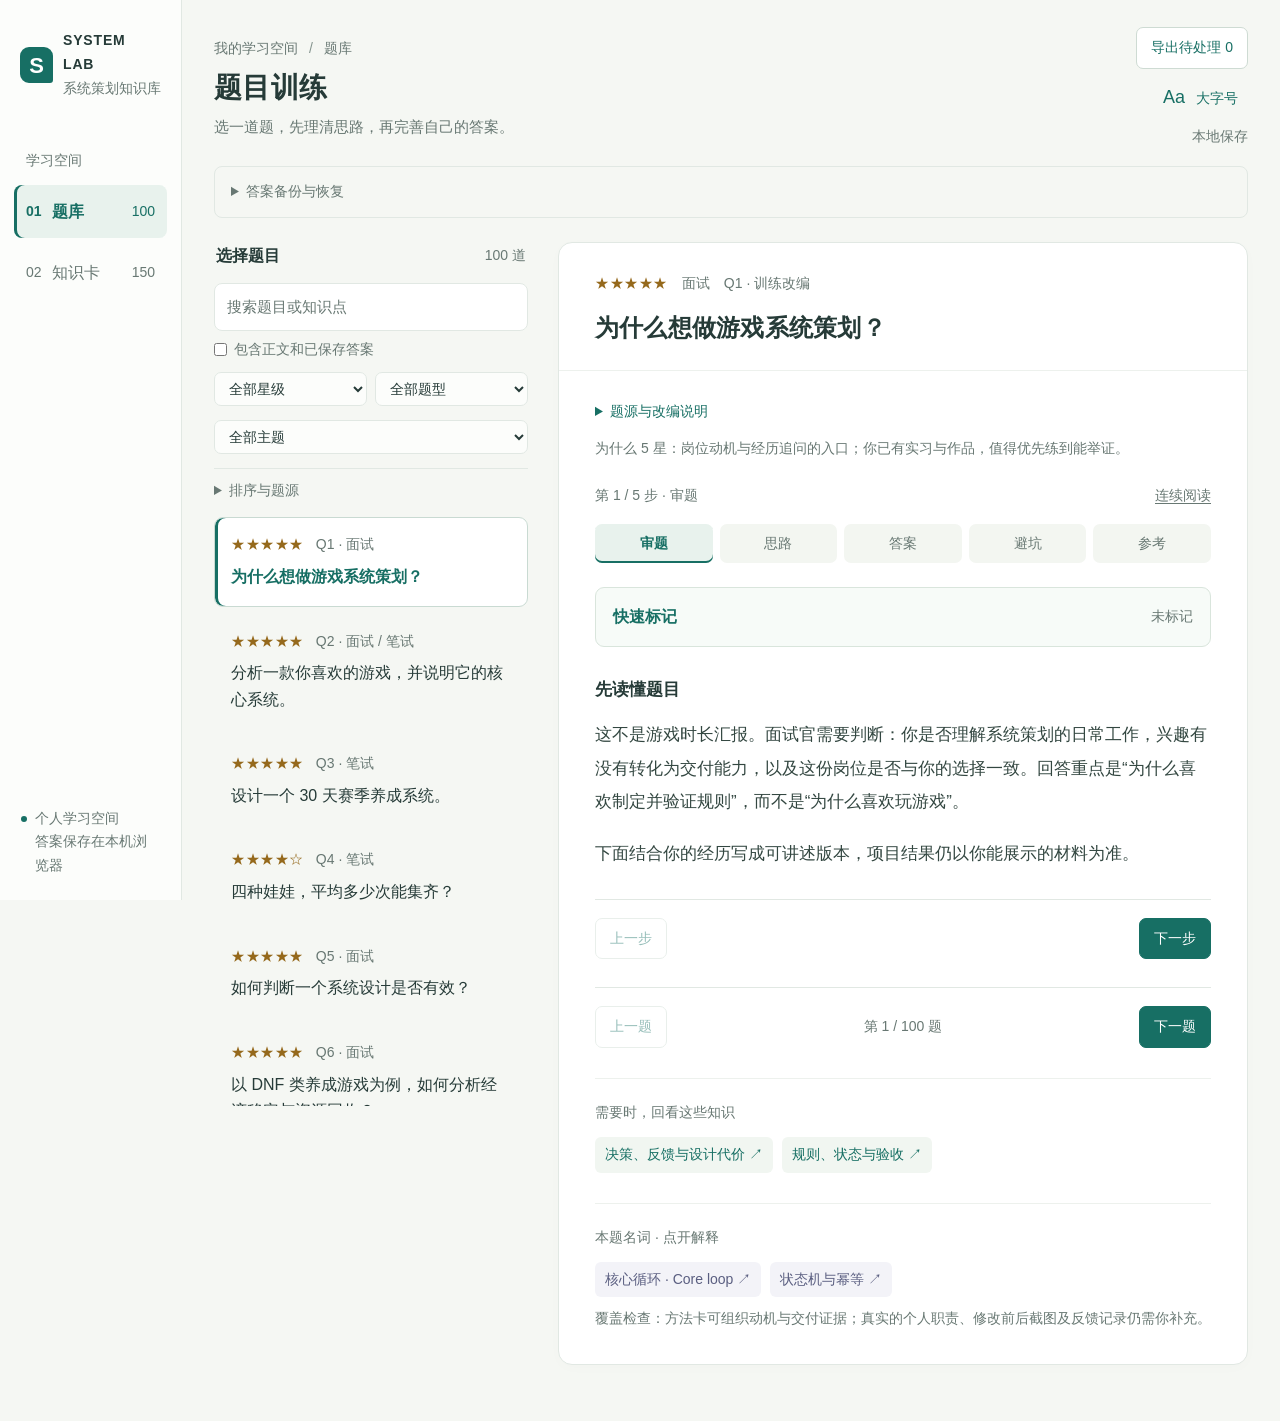
==== commit 4231703f: "优化题目连续阅读与移动端导航" ====
--- a/knowledge-base.html
+++ b/knowledge-base.html
@@ -48,9 +48,12 @@
       </div></details>
 
       <section id="questionsTab" class="view" role="tabpanel" aria-labelledby="questionsNav">
-        <div class="question-layout">
+        <button id="mobileQuestionToggle" class="mobile-catalog-toggle" type="button" aria-expanded="false" aria-controls="questionLayout">
+          <span class="mobile-toggle-kicker">当前题目</span><strong id="mobileQuestionLabel">Q1 · 题目训练</strong><span class="mobile-toggle-action" id="mobileQuestionAction">切换题目⌄</span>
+        </button>
+        <div class="question-layout" id="questionLayout">
           <aside class="catalog">
-            <div class="catalog-heading"><h2>题目目录</h2><span id="questionResultCount" class="muted">加载中</span></div>
+            <div class="catalog-heading"><h2>选择题目</h2><span id="questionResultCount" class="muted">加载中</span></div>
             <label class="sr-only" for="questionSearch">搜索题目或知识点</label><input class="search" id="questionSearch" type="search" placeholder="搜索题目或知识点">
             <label class="search-scope"><input id="questionFullSearch" type="checkbox" aria-describedby="questionSearchHelp">包含正文和已保存答案</label><p class="helper search-help" id="questionSearchHelp" hidden>含审题、思路、原参考答案、已保存改稿、避坑与参考说明；不搜索未保存草稿。</p>
             <div class="filter-row"><label class="sr-only" for="importanceFilter">重要程度</label><select id="importanceFilter"><option value="all">全部星级</option><option value="5">★★★★★</option><option value="4">★★★★☆</option><option value="3">★★★☆☆</option><option value="2">★★☆☆☆</option><option value="1">★☆☆☆☆</option></select><label class="sr-only" for="typeFilter">题目类型</label><select id="typeFilter"><option value="all">全部题型</option><option value="面试">面试</option><option value="笔试">笔试</option></select></div>
@@ -84,13 +87,13 @@
             <div class="answer-body">
               <details class="source-details"><summary>题源与改编说明</summary><div id="questionSources" class="source-strip"></div></details>
               <p id="priorityReason" class="helper"></p>
-              <div class="reading-toolbar"><p id="readingStatus" class="helper" role="status" aria-live="polite">一步一步读，不必一次看完。</p><button class="text-button" id="fullReading" aria-pressed="false">阅读全文</button></div>
+              <div class="reading-toolbar"><p id="readingStatus" class="helper" role="status" aria-live="polite">连续阅读 · 从上往下看完本题</p><button class="text-button" id="fullReading" aria-pressed="true">分步阅读</button></div>
               <nav id="readingSteps" class="reading-steps" aria-label="本题阅读步骤"></nav>
-              <section class="review-panel" aria-labelledby="reviewPanelTitle"><div class="review-panel-heading"><div><h3 id="reviewPanelTitle">快速标记</h3><p>在手机上勾选，导出清单后发给我处理。</p></div><span class="helper" id="reviewStatus" role="status" aria-live="polite">未标记</span></div><div class="review-options"><label><input type="checkbox" id="reviewChange">答案需要修改</label><label><input type="checkbox" id="reviewDelete">建议删除题目</label></div><label class="review-note" for="reviewNote">给我的备注（可选）</label><textarea id="reviewNote" rows="2" placeholder="例如：答案太泛，请补一个具体的游戏拆解"></textarea></section>
-              <section class="guide-section" id="analysisSection"><h3>01 · 先读懂题目</h3><div id="questionAnalysis" class="answer-prose"></div></section>
-              <section id="reasoningSection"><div class="section-label">回答思路</div><ol class="answer-outline" id="answerOutline"></ol><details class="study-details" id="reasoningDetails" open><summary>02 · 怎样一步步解题</summary><div id="solutionSteps"></div><div id="questionDiagram"></div></details></section>
+              <details class="review-panel" aria-labelledby="reviewPanelTitle"><summary><span class="review-summary-title" id="reviewPanelTitle">快速标记</span><span class="helper" id="reviewStatus" role="status" aria-live="polite">未标记</span></summary><div class="review-panel-body"><p class="review-intro">在手机上勾选，导出清单后发给我处理。</p><div class="review-options"><label><input type="checkbox" id="reviewChange">答案需要修改</label><label><input type="checkbox" id="reviewDelete">建议删除题目</label></div><label class="review-note" for="reviewNote">给我的备注（可选）</label><textarea id="reviewNote" rows="2" placeholder="例如：答案太泛，请补一个具体的游戏拆解"></textarea></div></details>
+              <section class="guide-section" id="analysisSection"><h3>先读懂题目</h3><div id="questionAnalysis" class="answer-prose"></div></section>
+              <section id="reasoningSection"><div class="section-label">回答思路</div><ol class="answer-outline" id="answerOutline"></ol><details class="study-details" id="reasoningDetails" open><summary>怎样一步步解题</summary><div id="solutionSteps"></div><div id="questionDiagram"></div></details></section>
               <section class="answer-section" id="answerSection" aria-labelledby="answerLabel">
-                <div class="section-toolbar"><h3 id="answerLabel">03 · 参考答案（可编辑）</h3><button class="secondary" id="editAnswer">编辑答案</button></div>
+                <div class="section-toolbar"><h3 id="answerLabel">参考答案（可编辑）</h3><button class="secondary" id="editAnswer">编辑答案</button></div>
                 <p class="helper answer-note" id="answerNote"></p>
                 <div class="answer-prose" id="answerPreview"></div>
                 <div class="answer-edit" id="answerEdit" hidden>
@@ -100,9 +103,10 @@
                 </div>
               </section>
               <details class="study-details" id="latestAnswerBox" hidden><summary>查看新版参考答案（不覆盖我的编辑）</summary><div id="latestAnswer" class="answer-prose"></div></details>
-              <details class="study-details" id="pitfallsSection"><summary>04 · 不能怎么答，为什么</summary><div id="answerPitfalls"></div></details>
-              <details class="study-details" id="referencesSection"><summary>05 · 看别人怎么拆游戏</summary><div id="answerReferences"></div></details>
+              <details class="study-details" id="pitfallsSection"><summary>不能怎么答，为什么</summary><div id="answerPitfalls"></div></details>
+              <details class="study-details" id="referencesSection"><summary>看别人怎么拆游戏</summary><div id="answerReferences"></div></details>
               <div class="reading-pagination" id="readingPagination"><button class="secondary" id="previousStep">上一步</button><button class="primary" id="nextStep">下一步</button></div>
+              <nav class="question-pagination" id="questionPagination" aria-label="切换题目"><button class="secondary" id="previousQuestion">上一题</button><span id="questionPaginationStatus" class="helper" role="status" aria-live="polite"></span><button class="primary" id="nextQuestion">下一题</button></nav>
               <div class="answer-links"><h3>需要时，回看这些知识</h3><div class="link-row" id="answerKnowledge"></div></div>
               <div class="answer-links"><h3>本题名词 · 点开解释</h3><div class="link-row" id="answerTerms"></div></div>
               <p class="helper" id="coverageNote"></p>
@@ -112,9 +116,12 @@
       </section>
 
       <section id="knowledgeTab" class="view" role="tabpanel" aria-labelledby="knowledgeNav" hidden>
-        <div class="knowledge-layout">
+        <button id="mobileKnowledgeToggle" class="mobile-catalog-toggle" type="button" aria-expanded="false" aria-controls="knowledgeLayout">
+          <span class="mobile-toggle-kicker">当前知识卡</span><strong id="mobileKnowledgeLabel">方法卡 · 知识阅读</strong><span class="mobile-toggle-action" id="mobileKnowledgeAction">浏览目录⌄</span>
+        </button>
+        <div class="knowledge-layout" id="knowledgeLayout">
           <aside class="catalog knowledge-catalog">
-            <div class="catalog-heading"><h2>知识目录</h2><span class="muted" id="knowledgeResultCount">加载中</span></div>
+            <div class="catalog-heading"><h2>选择知识卡</h2><span class="muted" id="knowledgeResultCount">加载中</span></div>
             <label class="sr-only" for="knowledgeSearch">搜索知识卡</label><input class="search" id="knowledgeSearch" type="search" placeholder="查概念、方法或卡片ID">
             <label class="search-scope"><input id="knowledgeFullSearch" type="checkbox" aria-describedby="knowledgeSearchHelp">包含卡片正文</label><p class="helper search-help" id="knowledgeSearchHelp" hidden>含流程、要点、适用边界及参考说明；搜索命中不代表已经覆盖问题。</p>
             <label class="sr-only" for="knowledgeKind">知识卡类型</label><select id="knowledgeKind" class="kind-filter"><option value="all">全部知识</option><option value="method">方法卡</option><option value="term">名词卡</option></select>
--- a/knowledge-base.css
+++ b/knowledge-base.css
@@ -189,6 +189,12 @@
 .review-confirm { display: flex; align-items: flex-start; gap: 8px; font-size: 14px; line-height: 1.65; margin: 10px 0; }
 .review-confirm input { flex: 0 0 auto; width: auto; margin-top: 5px; }
 .review-panel { margin: 0 auto 24px; max-width: 780px; padding: 15px 17px; border: 1px solid #d9e5dc; border-radius: 9px; background: #f7fbf8; }
+.review-panel > summary { display: flex; align-items: center; justify-content: space-between; gap: 12px; cursor: pointer; list-style-position: outside; color: var(--accent); }
+.review-panel > summary::marker { color: var(--accent); }
+.review-summary-title { font-size: 16px; font-weight: 650; }
+.review-panel > summary .helper { margin: 0; text-align: right; }
+.review-panel-body { margin-top: 14px; }
+.review-intro { color: var(--muted); font-size: 14px; }
 .review-panel-heading { display: flex; justify-content: space-between; align-items: flex-start; gap: 16px; }
 .review-panel-heading h3 { font-size: 16px; font-weight: 650; }
 .review-panel-heading p { margin-top: 2px; color: var(--muted); font-size: 14px; }
@@ -212,11 +218,72 @@
 .reading-step { flex: 1; min-width: 62px; padding: 8px 9px; border-radius: 7px; background: #f3f6f1; color: var(--muted); font-size: 14px; white-space: nowrap; }
 .reading-step[aria-current="step"] { color: var(--accent); background: var(--tint); box-shadow: inset 0 -2px var(--accent); font-weight: 600; }
 .reading-pagination { display: flex; justify-content: space-between; gap: 12px; margin-top: 26px; padding-top: 18px; border-top: 1px solid var(--line); }
+.question-pagination { display: flex; align-items: center; justify-content: space-between; gap: 12px; margin-top: 28px; padding-top: 18px; border-top: 1px solid var(--line); }
+.question-pagination .helper { margin: 0; text-align: center; }
 .reading-pagination button[disabled] { opacity: .45; cursor: default; }
+.question-pagination button[disabled] { opacity: .45; cursor: default; }
 .answer-body > * { max-width: 780px; margin-left: auto; margin-right: auto; }
+.mobile-catalog-toggle { display: none; }
 @media (min-width: 941px) { .catalog { position: sticky; top: 18px; max-height: calc(100vh - 36px); max-height: calc(100dvh - 36px); overflow-y: auto; scrollbar-width: thin; padding-right: 6px; } }
 @media (min-width: 1450px) { .main { padding-left: 42px; padding-right: 42px; } .question-layout { grid-template-columns: 348px minmax(0,1fr); gap: 32px; } }
 @media (max-width: 1150px) { .app { grid-template-columns: 155px minmax(0,1fr); } .sidebar { padding-left: 10px; padding-right: 10px; } .brand { flex-wrap: wrap; } .brand div > span { white-space: normal; } .main { padding: 24px 22px 40px; } .question-layout { grid-template-columns: 262px minmax(0,1fr); gap: 18px; } .knowledge-layout { grid-template-columns: 200px minmax(0,1fr); gap: 20px; } .answer-heading { padding: 24px; } .answer-body { padding: 23px 24px; } .flow-steps { gap: 16px; } .flow-steps li:not(:last-child)::after { right: -15px; } }
 @media (max-width: 940px) { .question-layout, .knowledge-layout { grid-template-columns: minmax(0,1fr); } .question-list { max-height: 265px; overflow-y: auto; } .knowledge-list { max-height: 215px; overflow-y: auto; } .catalog-note { display: none; } .question-layout > .catalog, .knowledge-layout > .catalog { margin-bottom: 10px; } }
 @media (max-width: 680px) { .app { grid-template-columns: 73px minmax(0,1fr); } .sidebar { padding: 22px 7px 15px; } .brand { padding: 0; justify-content: center; } .brand div, .nav-caption, .nav-count, .sidebar-foot { display: none; } .side-tabs { margin-top: 34px; gap: 12px; } .side-tab { flex-direction: column; gap: 4px; padding: 10px 2px; font-size: 15px; } .nav-icon { font-size: 14px; } .main { padding: 22px 14px 36px; } .page-header { align-items: start; gap: 10px; flex-wrap: wrap; margin-bottom: 22px; } .header-actions { flex-direction: row; align-items: center; flex-wrap: wrap; width: 100%; gap: 10px; } .review-export-button { order: 1; } .text-size { padding-left: 0; } .page-header h1 { font-size: 25px; } .page-description { font-size: 14px; } .breadcrumb { display: none; } .answer-heading { padding: 21px 18px 18px; } .answer-heading h2 { font-size: 21px; } .answer-body { padding: 20px 18px; } .knowledge-reader { padding: 23px 18px; } .knowledge-reader h2 { font-size: 24px; } .review-panel { padding: 14px; } .review-panel-heading { display: block; } .review-panel-heading .helper { display: block; margin-top: 5px; } .flow-steps { grid-template-columns: 1fr; gap: 22px; } .flow-steps li { text-align: left; padding: 10px 14px; } .flow-steps strong { display: inline; } .flow-steps span { display: inline; margin-left: 12px; } .flow-steps li:not(:last-child)::after { content: "↓"; right: auto; left: 23px; top: auto; bottom: -23px; transform: none; } .edit-actions .text-button { margin-left: 0; } .answer-edit textarea { padding: 12px; min-height: 380px; } }
 @media (prefers-reduced-motion: reduce) { *, *::before, *::after { scroll-behavior: auto !important; } }
+
+/* Mobile is a focused reader: the two primary pages live in a fixed bottom nav,
+   and each page opens its catalog only when the learner asks to switch. */
+@media (max-width: 760px) {
+  body { padding-bottom: 0; }
+  .app { display: block; min-height: 100vh; }
+  .sidebar { position: fixed; z-index: 30; left: 0; right: 0; bottom: 0; top: auto; width: auto; height: auto; min-height: 58px; padding: 5px 10px max(5px, env(safe-area-inset-bottom)); border-right: 0; border-top: 1px solid #d7e2d9; box-shadow: 0 -5px 22px #17352a14; }
+  .brand, .nav-caption, .sidebar-foot { display: none; }
+  .side-tabs { display: grid; grid-template-columns: repeat(2, minmax(0, 1fr)); gap: 8px; max-width: 430px; margin: 0 auto; }
+  .side-tab { min-height: 44px; flex-direction: row; justify-content: center; gap: 7px; padding: 5px 8px; border-radius: 9px; font-size: 14px; }
+  .side-tab.active { box-shadow: inset 0 -3px var(--accent); }
+  .nav-icon { font-size: 13px; }
+  .nav-count { display: inline; margin-left: 0; font-size: 13px; }
+  .main { max-width: none; padding: 20px 14px calc(78px + env(safe-area-inset-bottom)); }
+  .page-header { align-items: flex-start; margin-bottom: 18px; }
+  .page-header h1 { font-size: 24px; }
+  .page-description { max-width: 22em; line-height: 1.65; }
+  .header-actions { gap: 8px; }
+  .review-export-button { padding-left: 11px; padding-right: 11px; }
+  .backup-panel { margin-top: 0; margin-bottom: 15px; }
+  .mobile-catalog-toggle { position: sticky; top: 8px; z-index: 10; display: grid; grid-template-columns: minmax(0, 1fr) auto; grid-template-areas: "kicker action" "label action"; align-items: center; width: 100%; margin: 0 0 12px; padding: 11px 13px; text-align: left; border: 1px solid #cfe0d4; border-radius: 11px; background: #f5faf5f2; color: var(--accent); box-shadow: 0 3px 12px #17352a0d; }
+  .mobile-toggle-kicker { grid-area: kicker; color: var(--muted); font-size: 12px; line-height: 1.3; }
+  .mobile-catalog-toggle strong { grid-area: label; min-width: 0; overflow: hidden; text-overflow: ellipsis; white-space: nowrap; margin-top: 3px; font-size: 15px; font-weight: 650; }
+  .mobile-toggle-action { grid-area: action; padding-left: 12px; font-size: 13px; white-space: nowrap; }
+  .question-layout, .knowledge-layout { display: block; }
+  .question-layout > .catalog, .knowledge-layout > .catalog { display: none; margin: 0 0 12px; padding: 13px; border: 1px solid var(--line); border-radius: 12px; background: #fbfdfb; box-shadow: 0 5px 18px #17352a0b; }
+  .question-layout.catalog-open > .catalog, .knowledge-layout.catalog-open > .catalog { display: block; max-height: calc(100dvh - 185px); overflow-y: auto; }
+  .question-layout.catalog-open > .reading-surface, .knowledge-layout.catalog-open > .reading-surface { display: none; }
+  .question-list, .knowledge-list { max-height: none; overflow: visible; }
+  .question-item { padding: 13px 12px; }
+  .item-title { font-size: 15px; line-height: 1.5; }
+  .knowledge-item { padding: 12px 10px; }
+  .knowledge-item strong { font-size: 15px; }
+  .catalog-heading { margin-bottom: 11px; }
+  .question-layout > .reading-surface, .knowledge-layout > .reading-surface { width: 100%; }
+  .answer-heading { padding: 18px 16px 16px; }
+  .answer-heading h2 { font-size: 20px; line-height: 1.5; }
+  .answer-body { padding: 18px 16px 24px; }
+  .answer-prose { font-size: 16px; line-height: 1.9; }
+  .reading-toolbar { align-items: flex-start; }
+  .reading-steps { gap: 5px; margin-bottom: 18px; }
+  .reading-step { min-width: 0; padding: 8px 6px; text-align: center; font-size: 12px; }
+  .review-panel { margin-bottom: 19px; padding: 11px 12px; }
+  .review-panel > summary { gap: 8px; }
+  .review-summary-title { font-size: 15px; }
+  .review-panel > summary .helper { font-size: 12px; }
+  .review-panel-body { margin-top: 12px; }
+  .question-pagination { margin-top: 22px; padding-top: 15px; }
+  .question-pagination button { padding-left: 11px; padding-right: 11px; }
+  #fullReading { display: none; }
+  .section-toolbar { align-items: flex-start; }
+  .section-toolbar h3 { font-size: 16px; }
+  .knowledge-reader { padding: 21px 16px 25px; }
+  .knowledge-reader h2 { font-size: 22px; }
+  .flow-steps { gap: 21px; }
+  .table-scroll { margin-right: -4px; }
+}
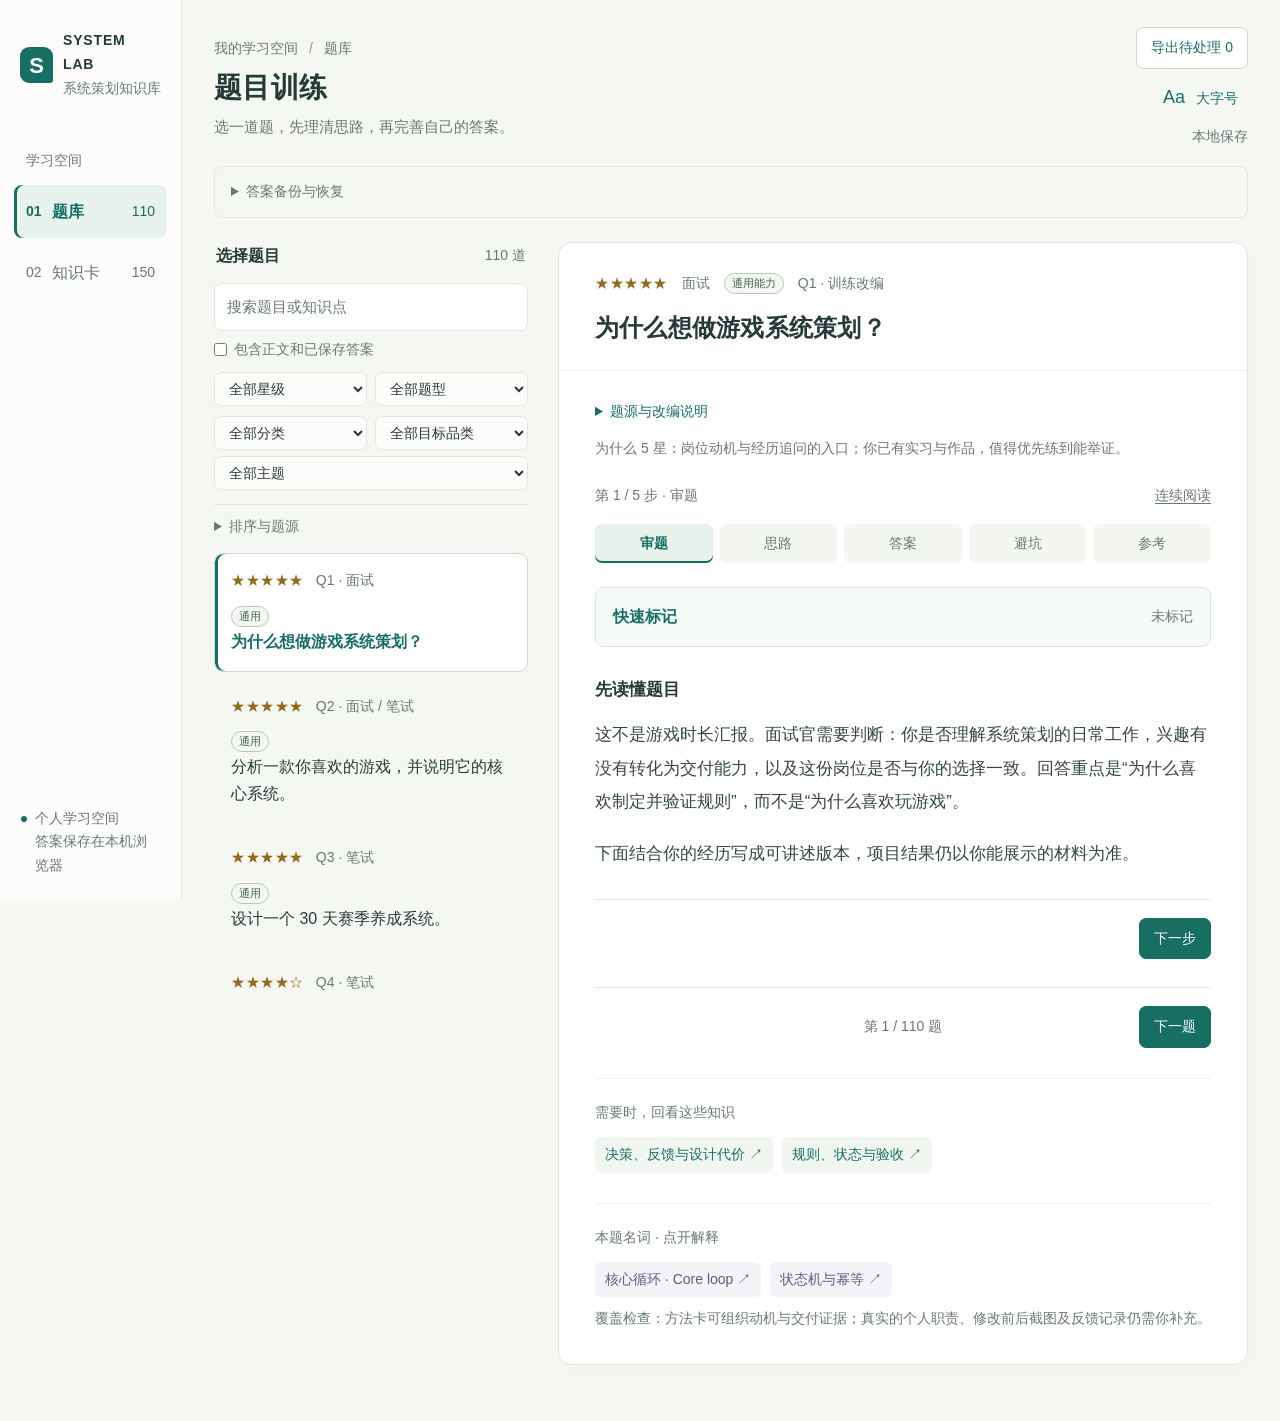
==== commit 07e1d842: "增加MMO面试专题与品类分类" ====
--- a/knowledge-base.html
+++ b/knowledge-base.html
@@ -17,6 +17,9 @@
   <script src="knowledge-base-batch-07.js" defer></script>
   <script src="knowledge-base-batch-08.js" defer></script>
   <script src="knowledge-base-batch-09.js" defer></script>
+  <script src="knowledge-base-quality.js" defer></script>
+  <script src="knowledge-base-batch-10.js" defer></script>
+  <script src="knowledge-base-taxonomy.js" defer></script>
   <script src="knowledge-base-backup.js" defer></script>
   <script src="knowledge-base.js" defer></script>
 </head>
@@ -57,6 +60,7 @@
             <label class="sr-only" for="questionSearch">搜索题目或知识点</label><input class="search" id="questionSearch" type="search" placeholder="搜索题目或知识点">
             <label class="search-scope"><input id="questionFullSearch" type="checkbox" aria-describedby="questionSearchHelp">包含正文和已保存答案</label><p class="helper search-help" id="questionSearchHelp" hidden>含审题、思路、原参考答案、已保存改稿、避坑与参考说明；不搜索未保存草稿。</p>
             <div class="filter-row"><label class="sr-only" for="importanceFilter">重要程度</label><select id="importanceFilter"><option value="all">全部星级</option><option value="5">★★★★★</option><option value="4">★★★★☆</option><option value="3">★★★☆☆</option><option value="2">★★☆☆☆</option><option value="1">★☆☆☆☆</option></select><label class="sr-only" for="typeFilter">题目类型</label><select id="typeFilter"><option value="all">全部题型</option><option value="面试">面试</option><option value="笔试">笔试</option></select></div>
+            <div class="filter-row taxonomy-filters"><label class="sr-only" for="scopeFilter">问题分类</label><select id="scopeFilter"><option value="all">全部分类</option><option value="通用">通用能力</option><option value="目标品类">目标游戏品类</option></select><label class="sr-only" for="genreFilter">目标游戏品类</label><select id="genreFilter"><option value="all">全部目标品类</option></select></div>
             <label class="sr-only" for="topicFilter">主题</label><select id="topicFilter" class="topic-filter"><option value="all">全部主题</option></select>
             <details class="quiet-details catalog-tools"><summary>排序与题源</summary><div class="details-body">
               <label for="questionSort">目录顺序</label><select id="questionSort"><option value="number">题号顺序</option><option value="priority">星级优先</option><option value="newest">新题优先</option></select>
--- a/knowledge-base.css
+++ b/knowledge-base.css
@@ -59,6 +59,9 @@
 .search { width: 100%; min-width: 0; background: var(--paper); border: 1px solid var(--line); border-radius: 8px; padding: 10px 12px; }
 .search::placeholder, textarea::placeholder { color: var(--muted); }
 .filter-row { display: grid; grid-template-columns: 1fr 1fr; gap: 8px; margin: 10px 0 18px; }
+.taxonomy-filters { margin: -8px 0 10px; }
+.item-category, .category-badge { display: inline-flex; align-items: center; width: max-content; border: 1px solid #b9c7b9; border-radius: 999px; background: #f3f7f1; color: #47624c; font-size: 11px; line-height: 1; padding: 4px 7px; }
+.item-category { margin: 6px 0 2px; }
 select { width: 100%; min-width: 0; border: 1px solid var(--line); border-radius: 7px; padding: 7px 10px; background: #fcfdfb; font-size: 14px; }
 .question-list, .knowledge-list { display: grid; gap: 7px; }
 .question-item { display: block; width: 100%; padding: 15px 16px; text-align: left; border: 1px solid transparent; border-radius: 9px; background: transparent; }
@@ -124,12 +127,13 @@
 .knowledge-gist { font-size: var(--read-size); line-height: 1.95; color: #43564d; }
 .knowledge-reader section { margin-top: 32px; }
 .knowledge-reader h3 { font-size: 17px; font-weight: 650; margin-bottom: 17px; }
-.flow-steps { display: grid; grid-template-columns: repeat(var(--steps), minmax(0, 1fr)); list-style: none; padding: 0; margin: 0; gap: 22px; }
-.flow-steps li { position: relative; padding: 17px 9px; background: #f0f6f0; border-radius: 8px; text-align: center; }
-.flow-steps li:last-child { background: #e4efdf; }
-.flow-steps li:not(:last-child)::after { content: "→"; position: absolute; right: -20px; top: 50%; transform: translateY(-50%); color: #788b7e; font-size: 16px; }
-.flow-steps strong { display: block; color: var(--accent); font-size: 16px; font-weight: 600; white-space: nowrap; }
-.flow-steps span { display: block; font-size: 14px; color: var(--muted); margin-top: 6px; }
+.concept-list.flow-steps { display: block; margin: 0; padding: 0; }
+.concept-list > div { display: grid; grid-template-columns: minmax(100px, 140px) minmax(0, 1fr); gap: 18px; padding: 14px 0; border-bottom: 1px solid #edf1ed; }
+.concept-list dt { color: var(--ink); font-size: var(--read-size); font-weight: 600; }
+.concept-list dd { margin: 0; color: #52655c; font-size: var(--read-size); line-height: 1.9; }
+.knowledge-detail p, .knowledge-examples p { color: #52655c; font-size: var(--read-size); line-height: 1.95; }
+.knowledge-examples article { padding: 15px 0; border-bottom: 1px solid #edf1ed; }
+.knowledge-examples h4 { margin: 0 0 6px; font-size: var(--read-size); font-weight: 600; }
 .checkpoints { list-style: none; padding: 0; margin: 0; }
 .checkpoints li { display: grid; grid-template-columns: 28px minmax(0,1fr); gap: 13px; padding: 15px 0; border-bottom: 1px solid #edf1ed; }
 .checkpoint-number { color: var(--accent); font-size: 14px; padding-top: 3px; }
@@ -226,9 +230,9 @@
 .mobile-catalog-toggle { display: none; }
 @media (min-width: 941px) { .catalog { position: sticky; top: 18px; max-height: calc(100vh - 36px); max-height: calc(100dvh - 36px); overflow-y: auto; scrollbar-width: thin; padding-right: 6px; } }
 @media (min-width: 1450px) { .main { padding-left: 42px; padding-right: 42px; } .question-layout { grid-template-columns: 348px minmax(0,1fr); gap: 32px; } }
-@media (max-width: 1150px) { .app { grid-template-columns: 155px minmax(0,1fr); } .sidebar { padding-left: 10px; padding-right: 10px; } .brand { flex-wrap: wrap; } .brand div > span { white-space: normal; } .main { padding: 24px 22px 40px; } .question-layout { grid-template-columns: 262px minmax(0,1fr); gap: 18px; } .knowledge-layout { grid-template-columns: 200px minmax(0,1fr); gap: 20px; } .answer-heading { padding: 24px; } .answer-body { padding: 23px 24px; } .flow-steps { gap: 16px; } .flow-steps li:not(:last-child)::after { right: -15px; } }
+@media (max-width: 1150px) { .app { grid-template-columns: 155px minmax(0,1fr); } .sidebar { padding-left: 10px; padding-right: 10px; } .brand { flex-wrap: wrap; } .brand div > span { white-space: normal; } .main { padding: 24px 22px 40px; } .question-layout { grid-template-columns: 262px minmax(0,1fr); gap: 18px; } .knowledge-layout { grid-template-columns: 200px minmax(0,1fr); gap: 20px; } .answer-heading { padding: 24px; } .answer-body { padding: 23px 24px; } }
 @media (max-width: 940px) { .question-layout, .knowledge-layout { grid-template-columns: minmax(0,1fr); } .question-list { max-height: 265px; overflow-y: auto; } .knowledge-list { max-height: 215px; overflow-y: auto; } .catalog-note { display: none; } .question-layout > .catalog, .knowledge-layout > .catalog { margin-bottom: 10px; } }
-@media (max-width: 680px) { .app { grid-template-columns: 73px minmax(0,1fr); } .sidebar { padding: 22px 7px 15px; } .brand { padding: 0; justify-content: center; } .brand div, .nav-caption, .nav-count, .sidebar-foot { display: none; } .side-tabs { margin-top: 34px; gap: 12px; } .side-tab { flex-direction: column; gap: 4px; padding: 10px 2px; font-size: 15px; } .nav-icon { font-size: 14px; } .main { padding: 22px 14px 36px; } .page-header { align-items: start; gap: 10px; flex-wrap: wrap; margin-bottom: 22px; } .header-actions { flex-direction: row; align-items: center; flex-wrap: wrap; width: 100%; gap: 10px; } .review-export-button { order: 1; } .text-size { padding-left: 0; } .page-header h1 { font-size: 25px; } .page-description { font-size: 14px; } .breadcrumb { display: none; } .answer-heading { padding: 21px 18px 18px; } .answer-heading h2 { font-size: 21px; } .answer-body { padding: 20px 18px; } .knowledge-reader { padding: 23px 18px; } .knowledge-reader h2 { font-size: 24px; } .review-panel { padding: 14px; } .review-panel-heading { display: block; } .review-panel-heading .helper { display: block; margin-top: 5px; } .flow-steps { grid-template-columns: 1fr; gap: 22px; } .flow-steps li { text-align: left; padding: 10px 14px; } .flow-steps strong { display: inline; } .flow-steps span { display: inline; margin-left: 12px; } .flow-steps li:not(:last-child)::after { content: "↓"; right: auto; left: 23px; top: auto; bottom: -23px; transform: none; } .edit-actions .text-button { margin-left: 0; } .answer-edit textarea { padding: 12px; min-height: 380px; } }
+@media (max-width: 680px) { .app { grid-template-columns: 73px minmax(0,1fr); } .sidebar { padding: 22px 7px 15px; } .brand { padding: 0; justify-content: center; } .brand div, .nav-caption, .nav-count, .sidebar-foot { display: none; } .side-tabs { margin-top: 34px; gap: 12px; } .side-tab { flex-direction: column; gap: 4px; padding: 10px 2px; font-size: 15px; } .nav-icon { font-size: 14px; } .main { padding: 22px 14px 36px; } .page-header { align-items: start; gap: 10px; flex-wrap: wrap; margin-bottom: 22px; } .header-actions { flex-direction: row; align-items: center; flex-wrap: wrap; width: 100%; gap: 10px; } .review-export-button { order: 1; } .text-size { padding-left: 0; } .page-header h1 { font-size: 25px; } .page-description { font-size: 14px; } .breadcrumb { display: none; } .answer-heading { padding: 21px 18px 18px; } .answer-heading h2 { font-size: 21px; } .answer-body { padding: 20px 18px; } .knowledge-reader { padding: 23px 18px; } .knowledge-reader h2 { font-size: 24px; } .review-panel { padding: 14px; } .review-panel-heading { display: block; } .review-panel-heading .helper { display: block; margin-top: 5px; } .concept-list > div { grid-template-columns: 1fr; gap: 5px; } .edit-actions .text-button { margin-left: 0; } .answer-edit textarea { padding: 12px; min-height: 380px; } }
 @media (prefers-reduced-motion: reduce) { *, *::before, *::after { scroll-behavior: auto !important; } }
 
 /* Mobile is a focused reader: the two primary pages live in a fixed bottom nav,
@@ -284,6 +288,5 @@
   .section-toolbar h3 { font-size: 16px; }
   .knowledge-reader { padding: 21px 16px 25px; }
   .knowledge-reader h2 { font-size: 22px; }
-  .flow-steps { gap: 21px; }
   .table-scroll { margin-right: -4px; }
 }
